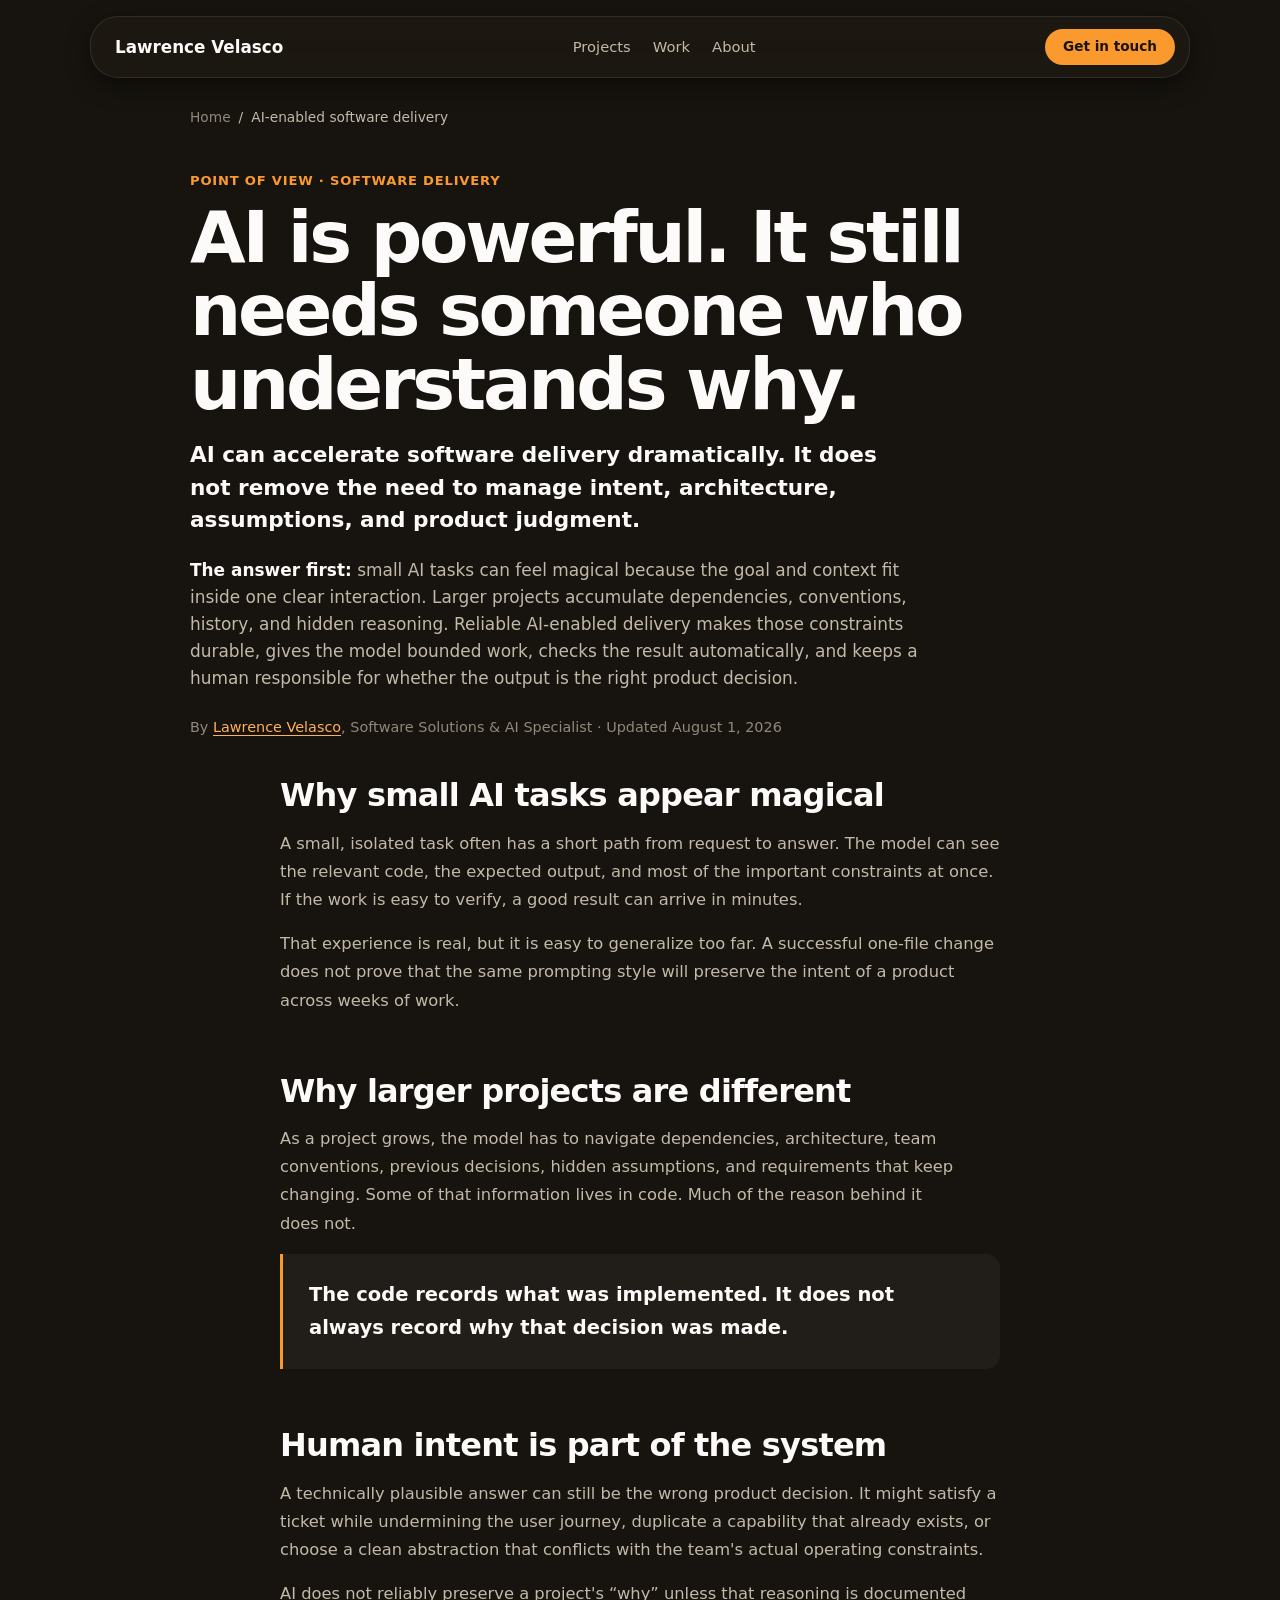
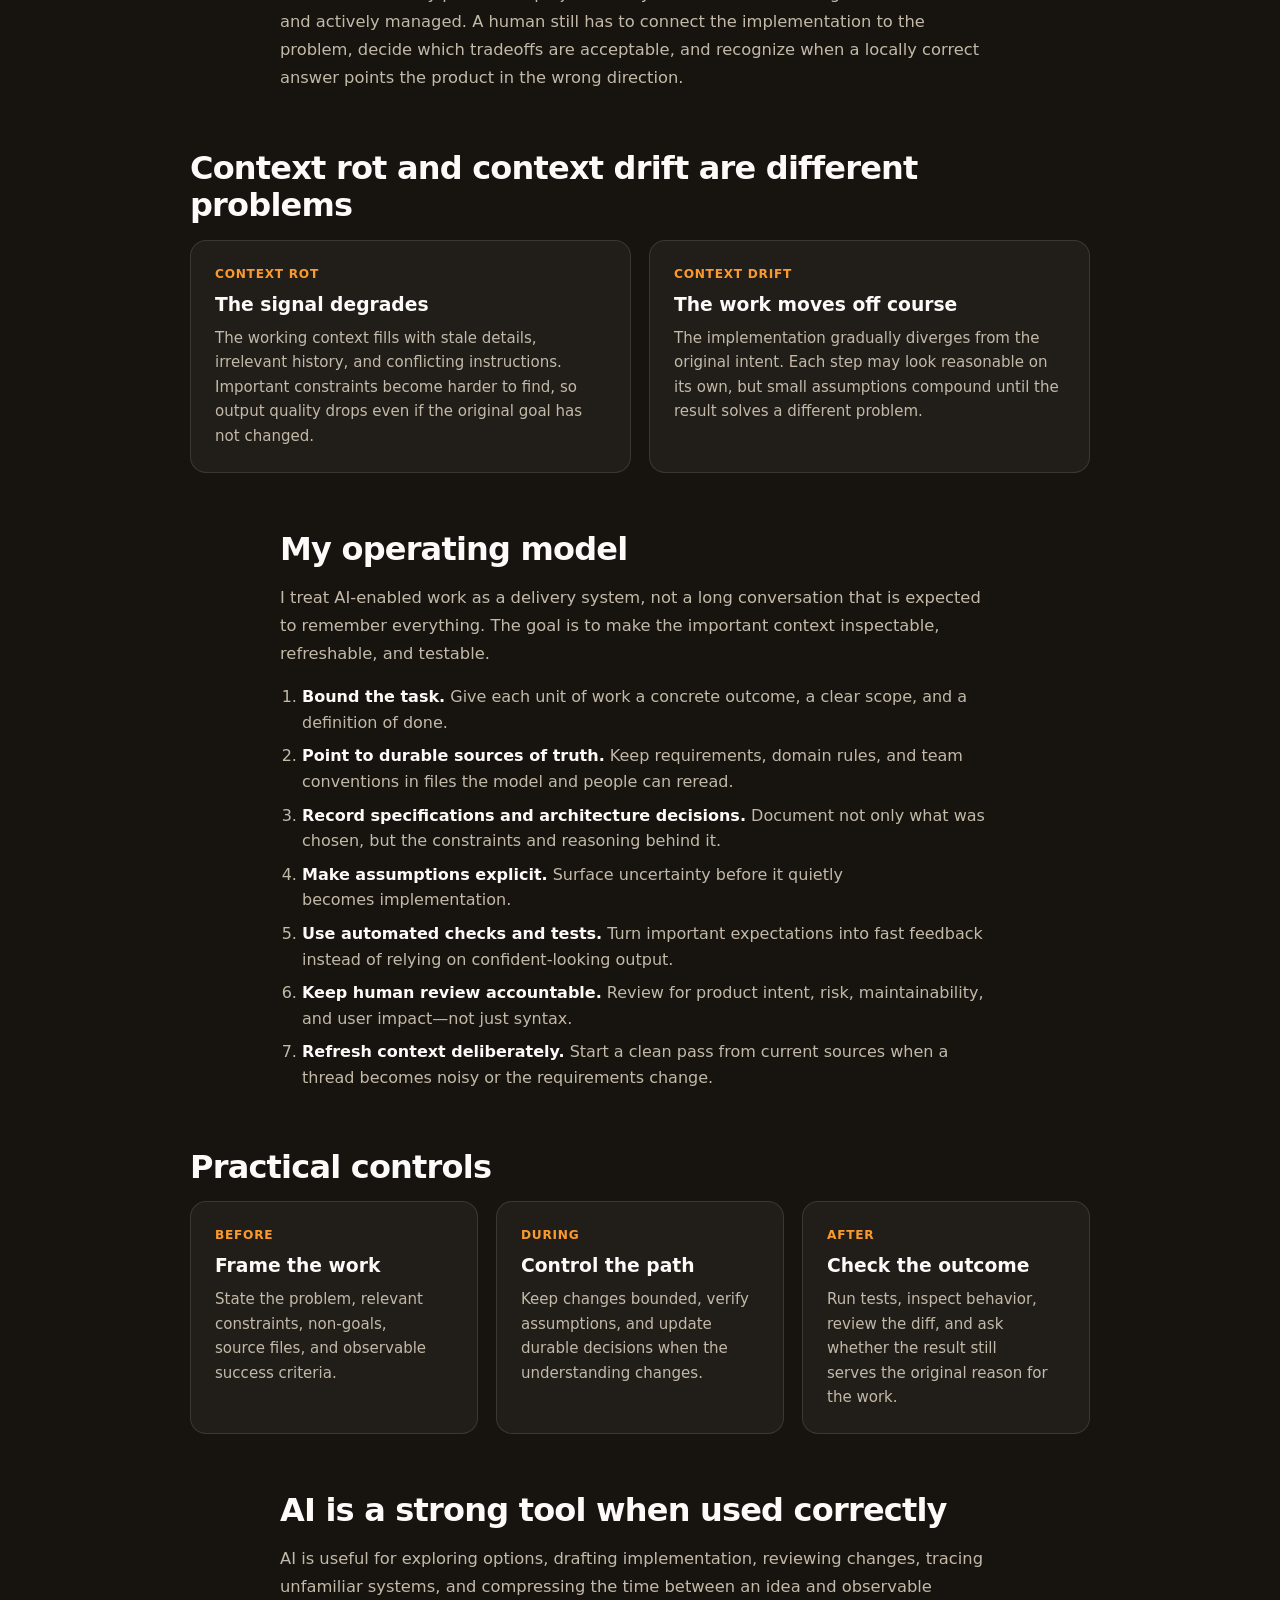
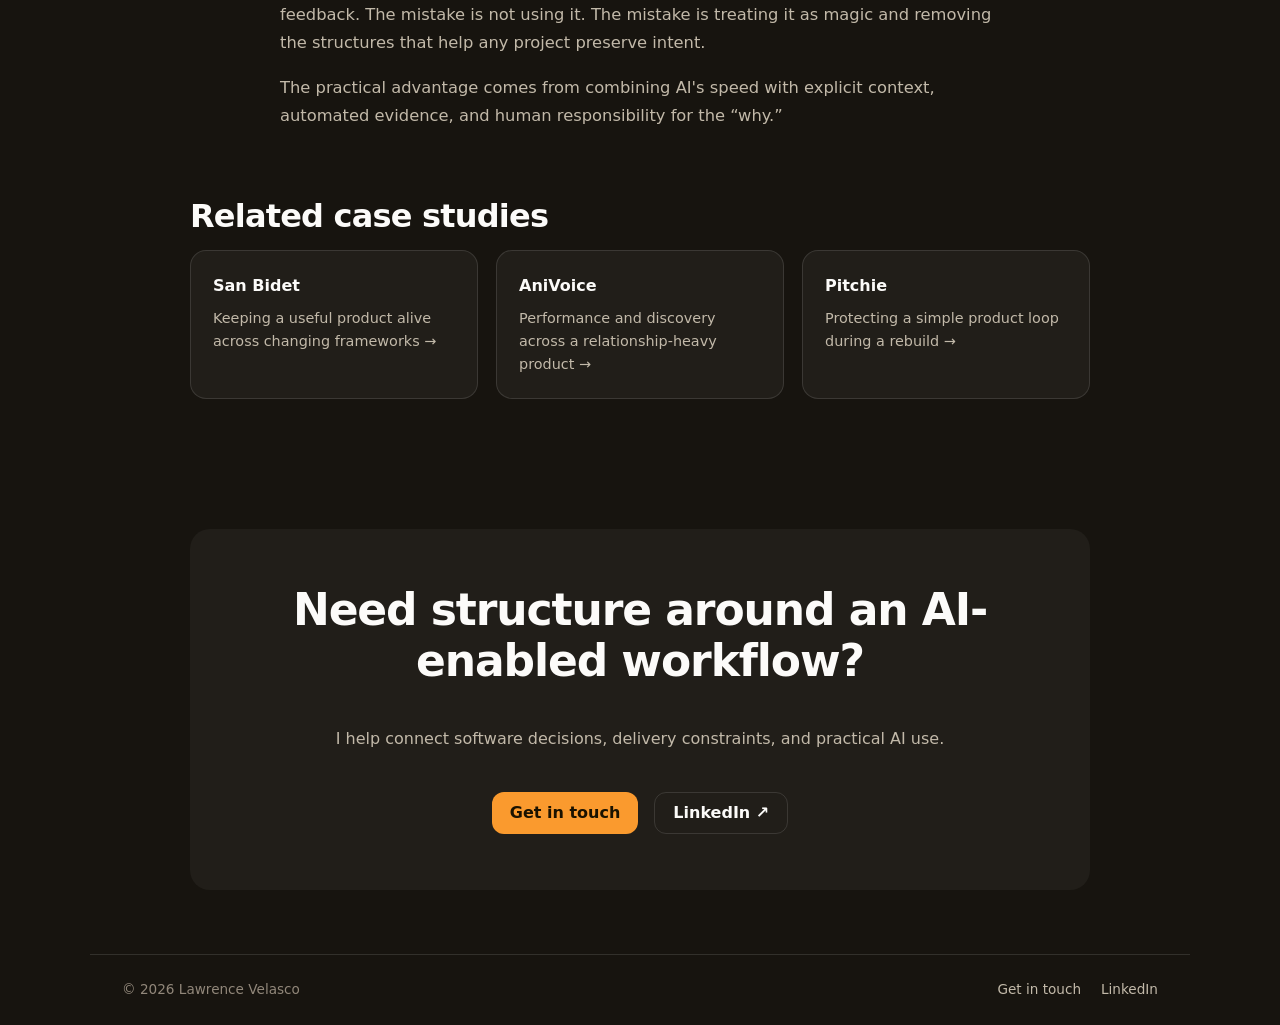
==== ai-enabled-software-delivery/index.html @ fd4a055e "Add case study links and AI delivery page to portfolio" ====
<!DOCTYPE html>
<html lang="en">
<head>
  <meta charset="utf-8">
  <meta name="viewport" content="width=device-width, initial-scale=1, viewport-fit=cover">
  <title>AI-Enabled Software Delivery | Lawrence Velasco</title>
  <meta name="description" content="Lawrence Velasco's practical operating model for AI-enabled software delivery: bounded tasks, durable context, explicit decisions, automated checks, and human review.">
  <meta name="author" content="Lawrence Velasco">
  <meta name="robots" content="index,follow,max-image-preview:large,max-snippet:-1,max-video-preview:-1">
  <meta name="theme-color" content="#17140f">
  <meta name="color-scheme" content="dark">
  <link rel="icon" type="image/png" sizes="64x64" href="/assets/favicon-64.png">
  <link rel="apple-touch-icon" sizes="180x180" href="/assets/favicon-180.png">
  <link rel="canonical" href="https://lawrencevelasco.com/ai-enabled-software-delivery/">
  <link rel="stylesheet" href="/styles.css?v=20260801">
  <link rel="stylesheet" href="/case-study.css?v=20260801">
  <meta property="og:type" content="article">
  <meta property="og:locale" content="en_PH">
  <meta property="og:site_name" content="Lawrence Velasco">
  <meta property="og:title" content="AI-Enabled Software Delivery | Lawrence Velasco">
  <meta property="og:description" content="A practical model for using AI without losing human intent as a software project grows.">
  <meta property="og:url" content="https://lawrencevelasco.com/ai-enabled-software-delivery/">
  <meta property="og:image" content="https://lawrencevelasco.com/assets/social-preview-v3.jpg">
  <meta property="og:image:width" content="1200">
  <meta property="og:image:height" content="630">
  <meta property="og:image:alt" content="Lawrence Velasco, Software Solutions and AI Specialist">
  <meta property="article:author" content="Lawrence Velasco">
  <meta property="article:modified_time" content="2026-08-01T00:00:00+08:00">
  <meta name="twitter:card" content="summary_large_image">
  <meta name="twitter:title" content="AI-Enabled Software Delivery | Lawrence Velasco">
  <meta name="twitter:description" content="A practical model for using AI without losing human intent as a software project grows.">
  <meta name="twitter:image" content="https://lawrencevelasco.com/assets/social-preview-v3.jpg">
  <meta name="twitter:image:alt" content="Lawrence Velasco, Software Solutions and AI Specialist">
  <script type="application/ld+json">
  {
    "@context": "https://schema.org",
    "@graph": [
      {
        "@type": "Person",
        "@id": "https://lawrencevelasco.com/#lawrence-velasco",
        "name": "Lawrence Velasco",
        "url": "https://lawrencevelasco.com/",
        "jobTitle": ["Software Solutions Developer", "AI Specialist"]
      },
      {
        "@type": "Article",
        "@id": "https://lawrencevelasco.com/ai-enabled-software-delivery/#article",
        "headline": "AI is powerful. It still needs someone who understands why.",
        "description": "A practical operating model for AI-enabled software delivery that preserves human intent as projects grow.",
        "url": "https://lawrencevelasco.com/ai-enabled-software-delivery/",
        "mainEntityOfPage": "https://lawrencevelasco.com/ai-enabled-software-delivery/",
        "dateModified": "2026-08-01T00:00:00+08:00",
        "author": {"@id": "https://lawrencevelasco.com/#lawrence-velasco"},
        "publisher": {"@id": "https://lawrencevelasco.com/#lawrence-velasco"},
        "inLanguage": "en"
      },
      {
        "@type": "BreadcrumbList",
        "itemListElement": [
          {"@type": "ListItem", "position": 1, "name": "Home", "item": "https://lawrencevelasco.com/"},
          {"@type": "ListItem", "position": 2, "name": "AI-enabled software delivery", "item": "https://lawrencevelasco.com/ai-enabled-software-delivery/"}
        ]
      }
    ]
  }
  </script>
</head>
<body>
  <a class="skip-link" href="#content">Skip to content</a>
  <div class="safe-area-cover" aria-hidden="true"></div>
  <header class="site-header">
    <nav class="nav container" aria-label="Primary navigation">
      <a class="brand" href="/">Lawrence Velasco</a>
      <button class="menu-toggle" type="button" aria-label="Menu" aria-expanded="false" aria-controls="nav-links">
        <svg class="menu-icon menu-icon-open" width="18" height="18" viewBox="0 0 24 24" fill="none" stroke="currentColor" stroke-width="2" stroke-linecap="round" aria-hidden="true"><line x1="4" y1="7" x2="20" y2="7"></line><line x1="4" y1="12" x2="20" y2="12"></line><line x1="4" y1="17" x2="20" y2="17"></line></svg>
        <svg class="menu-icon menu-icon-close" width="18" height="18" viewBox="0 0 24 24" fill="none" stroke="currentColor" stroke-width="2" stroke-linecap="round" aria-hidden="true"><line x1="5" y1="5" x2="19" y2="19"></line><line x1="19" y1="5" x2="5" y2="19"></line></svg>
      </button>
      <div class="nav-links" id="nav-links">
        <a href="/#projects">Projects</a><a href="/#experience">Work</a><a href="/#about">About</a>
      </div>
      <a class="button button-small nav-contact" href="mailto:me@lawrencevelasco.com">Get in touch</a>
    </nav>
  </header>

  <main class="case-study" id="content">
    <nav class="cs-breadcrumb" aria-label="Breadcrumb"><ol><li><a href="/">Home</a></li><li aria-hidden="true">/</li><li aria-current="page">AI-enabled software delivery</li></ol></nav>
    <article>
      <header class="cs-hero">
        <p class="cs-kicker">Point of view · Software delivery</p>
        <h1>AI is powerful. It still needs someone who understands why.</h1>
        <p class="cs-deck">AI can accelerate software delivery dramatically. It does not remove the need to manage intent, architecture, assumptions, and product judgment.</p>
        <p class="cs-summary"><strong>The answer first:</strong> small AI tasks can feel magical because the goal and context fit inside one clear interaction. Larger projects accumulate dependencies, conventions, history, and hidden reasoning. Reliable AI-enabled delivery makes those constraints durable, gives the model bounded work, checks the result automatically, and keeps a human responsible for whether the output is the right product decision.</p>
        <p class="cs-byline">By <a href="/#about">Lawrence Velasco</a>, Software Solutions &amp; AI Specialist · Updated <time datetime="2026-08-01">August 1, 2026</time></p>
      </header>

      <section class="cs-section">
        <h2>Why small AI tasks appear magical</h2>
        <p>A small, isolated task often has a short path from request to answer. The model can see the relevant code, the expected output, and most of the important constraints at once. If the work is easy to verify, a good result can arrive in minutes.</p>
        <p>That experience is real, but it is easy to generalize too far. A successful one-file change does not prove that the same prompting style will preserve the intent of a product across weeks of work.</p>
      </section>

      <section class="cs-section">
        <h2>Why larger projects are different</h2>
        <p>As a project grows, the model has to navigate dependencies, architecture, team conventions, previous decisions, hidden assumptions, and requirements that keep changing. Some of that information lives in code. Much of the reason behind it does not.</p>
        <p class="cs-callout">The code records what was implemented. It does not always record why that decision was made.</p>
      </section>

      <section class="cs-section">
        <h2>Human intent is part of the system</h2>
        <p>A technically plausible answer can still be the wrong product decision. It might satisfy a ticket while undermining the user journey, duplicate a capability that already exists, or choose a clean abstraction that conflicts with the team's actual operating constraints.</p>
        <p>AI does not reliably preserve a project's “why” unless that reasoning is documented and actively managed. A human still has to connect the implementation to the problem, decide which tradeoffs are acceptable, and recognize when a locally correct answer points the product in the wrong direction.</p>
      </section>

      <section class="cs-section cs-section-wide">
        <h2>Context rot and context drift are different problems</h2>
        <div class="cs-grid cs-grid-two">
          <article class="cs-card"><p class="cs-card-label">Context rot</p><h3>The signal degrades</h3><p>The working context fills with stale details, irrelevant history, and conflicting instructions. Important constraints become harder to find, so output quality drops even if the original goal has not changed.</p></article>
          <article class="cs-card"><p class="cs-card-label">Context drift</p><h3>The work moves off course</h3><p>The implementation gradually diverges from the original intent. Each step may look reasonable on its own, but small assumptions compound until the result solves a different problem.</p></article>
        </div>
      </section>

      <section class="cs-section">
        <h2>My operating model</h2>
        <p>I treat AI-enabled work as a delivery system, not a long conversation that is expected to remember everything. The goal is to make the important context inspectable, refreshable, and testable.</p>
        <ol>
          <li><strong>Bound the task.</strong> Give each unit of work a concrete outcome, a clear scope, and a definition of done.</li>
          <li><strong>Point to durable sources of truth.</strong> Keep requirements, domain rules, and team conventions in files the model and people can reread.</li>
          <li><strong>Record specifications and architecture decisions.</strong> Document not only what was chosen, but the constraints and reasoning behind it.</li>
          <li><strong>Make assumptions explicit.</strong> Surface uncertainty before it quietly becomes implementation.</li>
          <li><strong>Use automated checks and tests.</strong> Turn important expectations into fast feedback instead of relying on confident-looking output.</li>
          <li><strong>Keep human review accountable.</strong> Review for product intent, risk, maintainability, and user impact—not just syntax.</li>
          <li><strong>Refresh context deliberately.</strong> Start a clean pass from current sources when a thread becomes noisy or the requirements change.</li>
        </ol>
      </section>

      <section class="cs-section cs-section-wide">
        <h2>Practical controls</h2>
        <div class="cs-grid">
          <article class="cs-card"><p class="cs-card-label">Before</p><h3>Frame the work</h3><p>State the problem, relevant constraints, non-goals, source files, and observable success criteria.</p></article>
          <article class="cs-card"><p class="cs-card-label">During</p><h3>Control the path</h3><p>Keep changes bounded, verify assumptions, and update durable decisions when the understanding changes.</p></article>
          <article class="cs-card"><p class="cs-card-label">After</p><h3>Check the outcome</h3><p>Run tests, inspect behavior, review the diff, and ask whether the result still serves the original reason for the work.</p></article>
        </div>
      </section>

      <section class="cs-section">
        <h2>AI is a strong tool when used correctly</h2>
        <p>AI is useful for exploring options, drafting implementation, reviewing changes, tracing unfamiliar systems, and compressing the time between an idea and observable feedback. The mistake is not using it. The mistake is treating it as magic and removing the structures that help any project preserve intent.</p>
        <p>The practical advantage comes from combining AI's speed with explicit context, automated evidence, and human responsibility for the “why.”</p>
      </section>

      <section class="cs-section cs-section-wide cs-related" aria-labelledby="related-title">
        <h2 id="related-title">Related case studies</h2>
        <div class="cs-related-grid">
          <a class="cs-related-card" href="/projects/san-bidet/"><strong>San Bidet</strong><span>Keeping a useful product alive across changing frameworks →</span></a>
          <a class="cs-related-card" href="/projects/anivoice/"><strong>AniVoice</strong><span>Performance and discovery across a relationship-heavy product →</span></a>
          <a class="cs-related-card" href="/projects/pitchie/"><strong>Pitchie</strong><span>Protecting a simple product loop during a rebuild →</span></a>
        </div>
      </section>
    </article>

    <section class="container contact"><h2>Need structure around an AI-enabled workflow?</h2><p>I help connect software decisions, delivery constraints, and practical AI use.</p><div><a class="button" href="mailto:me@lawrencevelasco.com">Get in touch</a><a class="button button-secondary" href="https://www.linkedin.com/in/iamlawrencev/" target="_blank" rel="noopener noreferrer">LinkedIn ↗</a></div></section>
  </main>
  <footer class="container"><span>© 2026 Lawrence Velasco</span><div><a href="mailto:me@lawrencevelasco.com">Get in touch</a><a href="https://www.linkedin.com/in/iamlawrencev/" target="_blank" rel="noopener noreferrer">LinkedIn</a></div></footer>
  <script src="/script.js" defer></script>
</body>
</html>
---- styles.css ----
:root { --bg:#17140f; --surface:#211e19; --surface-2:#28241d; --text:#fcfbf9; --muted:#c2b9a9; --subtle:#91877a; --line:rgba(247,245,241,.12); --accent:#fa9a2e; --accent-strong:#ffb157; --max:1100px; }
* { box-sizing:border-box; }
html { scroll-behavior:smooth; background-color:var(--bg); color-scheme:dark; }
body { margin:0; color:var(--text); background-color:var(--bg); font-family:Inter,ui-sans-serif,system-ui,-apple-system,BlinkMacSystemFont,"Segoe UI",sans-serif; line-height:1.6; text-wrap:pretty; }
.safe-area-cover { position:fixed; z-index:9; top:0; right:0; left:0; height:max(64px,env(safe-area-inset-top)); background:var(--bg); pointer-events:none; }
a { color:var(--accent-strong); text-decoration:none; }
a:hover { color:#ffe0ad; text-decoration:underline; }
a:focus-visible,button:focus-visible,summary:focus-visible { outline:2px solid var(--accent); outline-offset:3px; }
.container { width:min(calc(100% - 32px),var(--max)); margin-inline:auto; }
.site-header { position:sticky; top:16px; z-index:10; width:min(calc(100% - 32px),var(--max)); margin:16px auto 0; border:1px solid rgba(247,245,241,.10); border-radius:28px; background:rgba(31,27,21,.58); backdrop-filter:blur(20px) saturate(1.6); -webkit-backdrop-filter:blur(20px) saturate(1.6); box-shadow:0 8px 24px rgba(0,0,0,.45); overflow:hidden; }
.nav { width:auto; min-height:56px; margin:0; padding:12px 14px 12px 24px; display:flex; gap:20px; align-items:center; justify-content:space-between; border:0; border-radius:inherit; background:transparent; box-shadow:none; }
.brand { color:var(--text); font-weight:750; font-size:1.05rem; white-space:nowrap; }
.brand:hover { color:var(--text); text-decoration:none; }
.nav-links { display:flex; gap:22px; align-items:center; }
.nav-links a { color:var(--muted); font-size:.92rem; font-weight:500; white-space:nowrap; }
.nav-links a.active { color:var(--text); font-weight:700; }
.nav-links a:hover { color:var(--text); text-decoration:none; }
.menu-toggle { display:none; width:36px; height:36px; align-items:center; justify-content:center; border:1px solid var(--line); border-radius:999px; color:var(--text); background:transparent; padding:0; cursor:pointer; }
.menu-icon-close { display:none; }
.menu-toggle[aria-expanded="true"] .menu-icon-open { display:none; }
.menu-toggle[aria-expanded="true"] .menu-icon-close { display:block; }
.button { min-height:42px; padding:0 18px; display:inline-flex; align-items:center; justify-content:center; border:0; border-radius:12px; background:var(--accent); color:#1a1200; font-weight:750; text-decoration:none; }
.button:hover { background:var(--accent-strong); color:#1a1200; text-decoration:none; }
.button-secondary { color:var(--text); background:transparent; border:1px solid var(--line); }
.button-secondary:hover { color:var(--text); background:rgba(255,255,255,.06); }
.button-small { min-height:36px; padding-inline:18px; border-radius:999px; font-size:.85rem; }
.hero { padding:58px 32px 0; }
h1,h2,h3,p { margin-top:0; }
h4 { margin:0 0 10px; color:var(--subtle); font-size:.78rem; font-weight:800; letter-spacing:.08em; text-transform:uppercase; }
h1 { max-width:900px; margin-bottom:8px; font-size:clamp(3rem,8vw,5rem); line-height:1.02; letter-spacing:-.045em; }
h2 { margin-bottom:12px; font-size:clamp(1.65rem,3vw,2rem); line-height:1.15; letter-spacing:-.025em; }
h3 { margin-bottom:6px; font-size:1.17rem; line-height:1.25; }
.hero-title { margin-bottom:24px; color:var(--muted); font-size:1.25rem; font-weight:750; }
.hero-copy { max-width:700px; margin-bottom:28px; color:var(--muted); font-size:1.08rem; }
.hero-actions { display:flex; gap:14px; flex-wrap:wrap; }
.metrics { display:grid; grid-template-columns:repeat(4,1fr); gap:20px; margin:38px 0 0; padding:28px 0; border-top:1px solid var(--line); border-bottom:1px solid var(--line); }
.metrics div { min-width:0; }
.metrics dt { font-size:1.05rem; font-weight:800; line-height:1.45; }
.metrics dd { margin:4px 0 0; color:var(--subtle); font-size:.9rem; }
.section { padding:72px 32px 0; scroll-margin-top:92px; }
.eyebrow { margin-bottom:10px; color:var(--accent); font-size:.86rem; font-weight:800; letter-spacing:.045em; text-transform:uppercase; }
.section-intro { max-width:770px; margin-bottom:28px; color:var(--muted); font-size:1.02rem; }
.section-intro a { text-decoration:underline; text-underline-offset:3px; }
.project-list { display:grid; gap:30px; }
.project-card { display:grid; grid-template-columns:280px 1fr; gap:32px; padding:28px; background:var(--surface); border:1px solid rgba(255,255,255,.03); border-radius:18px; }
.project-visual { min-width:0; height:280px; padding:8px; display:flex; align-items:center; justify-content:center; overflow:hidden; border-radius:20px; background:#16130f; }
.project-visual > img { width:100%; height:100%; display:block; object-fit:cover; border-radius:13px; }
.project-visual-pair { gap:6px; }
.project-visual-pair > img { width:calc(50% - 3px); object-fit:contain; background:#2b2b2b; border-radius:10px; }
.project-content { min-width:0; }
.project-heading { display:flex; gap:16px; align-items:start; justify-content:space-between; }
.project-heading > div > p, .project-content > p { color:var(--muted); }
.project-heading time { flex:none; color:var(--subtle); font-size:.85rem; white-space:nowrap; }
.project-facts { display:grid; grid-template-columns:repeat(3,1fr); gap:20px; margin:18px 0; padding:16px 0; border-top:1px solid var(--line); }
.project-facts dt { color:var(--subtle); font-size:.75rem; font-weight:750; letter-spacing:.08em; text-transform:uppercase; }
.project-facts dd { margin:5px 0 0; font-weight:650; }
.project-facts div:last-child dd { color:#85cf9f; }
.tags,.skill-list { display:flex; gap:8px; flex-wrap:wrap; margin:0; padding:0; list-style:none; }
.tags li { padding:3px 10px; color:var(--muted); border-radius:999px; background:#1a1712; font-size:.78rem; font-weight:700; }
.store-links,.press-links,.profile-links { display:flex; gap:12px 22px; align-items:center; flex-wrap:wrap; margin:16px 0 0 !important; font-size:.92rem; font-weight:750; }
.store-links a,.press-links a,.profile-links a { min-height:44px; display:inline-flex; align-items:center; }
.press-links span,.profile-links span { min-height:44px; display:inline-flex; align-items:center; color:var(--subtle); }
.filters { display:flex; gap:10px; flex-wrap:wrap; margin-bottom:24px; }
.filter { padding:7px 14px; border:1px solid var(--line); border-radius:999px; color:var(--muted); background:var(--surface); font:inherit; font-size:.85rem; font-weight:700; cursor:pointer; }
.filter:hover,.filter.active { border-color:var(--accent); color:#ffcc85; background:rgba(242,133,0,.14); }
.work-grid { display:grid; grid-template-columns:repeat(3,1fr); gap:22px; }
.work-card,.about-grid article { padding:24px; border-radius:14px; background:var(--surface-2); }
.work-card p,.about-grid p { color:var(--muted); font-size:.93rem; }
.work-card .tags { margin-top:18px; }
.work-card[hidden] { display:none; }
.featured-work-grid { display:grid; grid-template-columns:repeat(3,1fr); gap:18px; margin-top:32px; }
.featured-work-card { min-width:0; border:1px solid var(--line); border-radius:16px; }
.featured-work-card { padding:28px; background:var(--surface); }
.featured-work-card h3 { margin:0 0 10px; color:var(--text); font-size:1.08rem; font-weight:750; letter-spacing:-.01em; line-height:1.3; text-transform:none; }
.featured-work-card > p:last-child { margin:0; color:var(--muted); font-size:.93rem; }
.work-kicker { margin:0 0 14px; color:var(--accent); font-size:.72rem; font-weight:800; letter-spacing:.055em; line-height:1.35; text-transform:uppercase; }
.about-grid { display:grid; grid-template-columns:repeat(2,1fr); gap:28px; margin:28px 0 36px; }
.skill-list li { padding:6px 14px; color:var(--muted); border:1px solid var(--line); border-radius:999px; background:var(--surface); font-size:.86rem; }
.profile-links { margin-top:24px !important; }
.answer-list { display:grid; grid-template-columns:repeat(2,1fr); gap:18px; margin:28px 0 0; }
.answer-list div { padding:24px; border:1px solid var(--line); border-radius:14px; background:var(--surface); }
.answer-list dt { margin-bottom:8px; font-weight:800; line-height:1.35; }
.answer-list dd { margin:0; color:var(--muted); }
.skills-groups { display:grid; gap:24px; }
.certifications { margin:0; border-top:1px solid var(--line); }
.certifications div { display:flex; gap:16px; align-items:center; justify-content:space-between; padding:14px 0; border-bottom:1px solid var(--line); }
.certifications dt { font-weight:650; }.certifications dd { margin:0; color:var(--subtle); font-size:.85rem; }
.contact { margin-top:72px; padding:56px 40px; display:flex; gap:24px; flex-direction:column; align-items:center; text-align:center; border-radius:20px; background:var(--surface); }.contact h2 { margin:0; font-size:clamp(2rem,5vw,2.75rem); }.contact div { display:flex; gap:16px; flex-wrap:wrap; justify-content:center; }
footer { display:flex; gap:16px; justify-content:space-between; flex-wrap:wrap; margin-top:64px; padding:24px 32px; color:var(--subtle); border-top:1px solid var(--line); font-size:.85rem; } footer div { display:flex; gap:20px; } footer a { color:var(--muted); }
@media (max-width:800px) { .nav { flex-wrap:wrap; padding-inline:18px; gap:12px; }.menu-toggle { display:flex; }.nav-links { position:static; flex:0 0 100%; display:none; padding:2px 14px 14px; flex-direction:column; align-items:stretch; gap:4px; border:0; border-radius:0 0 28px 28px; background:transparent; box-shadow:none; }.nav-links.open { display:flex; }.nav-links a { padding:12px 14px; }.nav-contact { display:none; }.hero,.section { padding-inline:0; }.metrics { grid-template-columns:repeat(2,1fr); }.project-card { grid-template-columns:1fr; gap:20px; padding:18px; }.project-visual { height:250px; }.featured-work-grid,.answer-list { grid-template-columns:1fr; }.about-grid { grid-template-columns:1fr; }.project-facts { grid-template-columns:1fr; gap:12px; }.project-heading { flex-direction:column; gap:2px; }.project-heading time { white-space:normal; } .contact { padding:40px 20px; } footer { padding-inline:0; } }
@media (max-width:480px) { .metrics { grid-template-columns:1fr; }.hero-actions,.contact div { align-items:stretch; flex-direction:column; }.button { width:100%; }.project-visual { height:220px; } }
---- case-study.css ----
.skip-link { position:absolute; z-index:100; top:8px; left:8px; padding:10px 14px; border-radius:10px; background:var(--accent); color:#1a1200; font-weight:750; transform:translateY(-150%); }
.skip-link:focus { color:#1a1200; transform:translateY(0); }
.case-study { overflow:hidden; }
.case-study h1 { max-width:880px; margin:10px 0 18px; font-size:clamp(2.4rem,6vw,4.5rem); }
.case-study h2 { margin-bottom:16px; }
.case-study h3 { margin-bottom:10px; }
.case-study p,.case-study li { color:var(--muted); }
.case-study strong { color:var(--text); }
.cs-breadcrumb { width:min(calc(100% - 48px),900px); margin:28px auto 0; color:var(--subtle); font-size:.86rem; }
.cs-breadcrumb ol { display:flex; gap:8px; flex-wrap:wrap; margin:0; padding:0; list-style:none; }
.cs-breadcrumb a { color:var(--subtle); }
.cs-hero { width:min(calc(100% - 48px),900px); margin-inline:auto; padding:42px 0 38px; }
.cs-kicker { margin-bottom:10px; color:var(--accent) !important; font-size:.82rem; font-weight:800; letter-spacing:.06em; text-transform:uppercase; }
.cs-deck { max-width:730px; margin-bottom:20px; color:var(--text) !important; font-size:clamp(1.15rem,2.5vw,1.35rem); font-weight:650; line-height:1.5; }
.cs-summary { max-width:740px; margin:0; font-size:1.06rem; }
.cs-byline { margin:24px 0 0; color:var(--subtle) !important; font-size:.9rem; }
.cs-byline a { text-decoration:underline; text-underline-offset:3px; }
.cs-facts { display:grid; grid-template-columns:repeat(4,1fr); gap:22px; margin:0; padding:24px 0; border-top:1px solid var(--line); border-bottom:1px solid var(--line); }
.cs-facts dt { color:var(--subtle); font-size:.74rem; font-weight:800; letter-spacing:.08em; text-transform:uppercase; }
.cs-facts dd { margin:5px 0 0; color:var(--text); font-weight:650; }
.cs-visual { width:min(calc(100% - 48px),900px); margin:0 auto 64px; padding:28px; display:flex; justify-content:center; border:1px solid var(--line); border-radius:20px; background:var(--surface); }
.cs-visual img { display:block; width:auto; max-width:100%; height:auto; max-height:520px; border-radius:14px; }
.cs-visual-banner { padding:10px; overflow:hidden; }
.cs-visual-banner img { width:100%; max-height:none; aspect-ratio:1500/879; object-fit:cover; }
.cs-visual-pair { gap:12px; }
.cs-visual-pair img { width:min(calc(50% - 6px),260px); object-fit:contain; }
.cs-section { width:min(calc(100% - 48px),720px); margin:0 auto; padding:0 0 58px; }
.cs-section-wide { width:min(calc(100% - 48px),900px); }
.cs-section > :last-child { margin-bottom:0; }
.cs-section p { font-size:1.02rem; line-height:1.72; }
.cs-section ul,.cs-section ol { margin:0; padding-left:22px; }
.cs-section li + li { margin-top:8px; }
.cs-callout { padding:24px 26px; border-left:3px solid var(--accent); border-radius:0 14px 14px 0; background:var(--surface); color:var(--text) !important; font-size:1.22rem !important; font-weight:700; }
.cs-grid { display:grid; grid-template-columns:repeat(3,1fr); gap:18px; }
.cs-grid-two { grid-template-columns:repeat(2,1fr); }
.cs-card { min-width:0; padding:24px; border:1px solid var(--line); border-radius:16px; background:var(--surface); }
.cs-card p { margin:0; font-size:.94rem; line-height:1.62; }
.cs-card-label { margin:0 0 8px !important; color:var(--accent) !important; font-size:.76rem !important; font-weight:800; letter-spacing:.06em; text-transform:uppercase; }
.cs-flow { display:grid; grid-template-columns:repeat(4,minmax(0,1fr)); gap:20px; margin:28px 0 0; padding:0; list-style:none; counter-reset:flow-step; }
.cs-flow li { position:relative; min-height:136px; padding:24px 18px 20px; display:flex; flex-direction:column; align-items:center; justify-content:center; border:1px solid var(--line); border-radius:16px; background:linear-gradient(145deg,var(--surface-2),var(--surface)); box-shadow:0 10px 24px rgba(0,0,0,.14); color:var(--text); font-size:1rem; font-weight:750; line-height:1.35; text-align:center; counter-increment:flow-step; }
.cs-flow li + li { margin-top:0; }
.cs-flow li::before { content:"0" counter(flow-step); margin-bottom:10px; color:var(--accent); font-size:.72rem; font-weight:850; letter-spacing:.1em; }
.cs-flow li:not(:last-child)::after { content:"\2192"; position:absolute; z-index:1; top:50%; right:-29px; width:38px; height:38px; display:grid; place-items:center; border:1px solid var(--line); border-radius:999px; background:var(--bg); color:var(--accent-strong); font-size:1.2rem; transform:translateY(-50%); }
.cs-actions { display:flex; gap:18px; flex-wrap:wrap; margin-top:24px; font-weight:750; }
.cs-actions a { min-height:44px; display:inline-flex; align-items:center; }
.cs-related { padding-top:10px; }
.cs-related-grid { display:grid; grid-template-columns:repeat(3,1fr); gap:18px; }
.cs-related-card { display:block; min-height:132px; padding:22px; border:1px solid var(--line); border-radius:16px; background:var(--surface); color:var(--text); }
.cs-related-card:hover { border-color:rgba(250,154,46,.55); color:var(--text); text-decoration:none; }
.cs-related-card span { display:block; margin-top:8px; color:var(--muted); font-size:.9rem; }
.case-study .contact { width:min(calc(100% - 32px),900px); }
@media (max-width:800px) {
  .cs-facts { grid-template-columns:repeat(2,1fr); }
  .cs-grid,.cs-related-grid { grid-template-columns:1fr; }
  .cs-grid-two { grid-template-columns:1fr; }
  .cs-flow { grid-template-columns:1fr; gap:22px; }
  .cs-flow li { min-height:112px; }
  .cs-flow li:not(:last-child)::after { content:"\2193"; top:auto; right:auto; bottom:-31px; left:50%; transform:translateX(-50%); }
}
@media (max-width:480px) {
  .cs-breadcrumb,.cs-hero,.cs-visual,.cs-section { width:min(calc(100% - 32px),900px); }
  .cs-hero { padding-top:32px; }
  .cs-facts { grid-template-columns:1fr; gap:14px; }
  .cs-visual { margin-bottom:48px; padding:16px; }
  .cs-visual-banner { padding:7px; }
  .cs-visual-pair { gap:7px; }
}
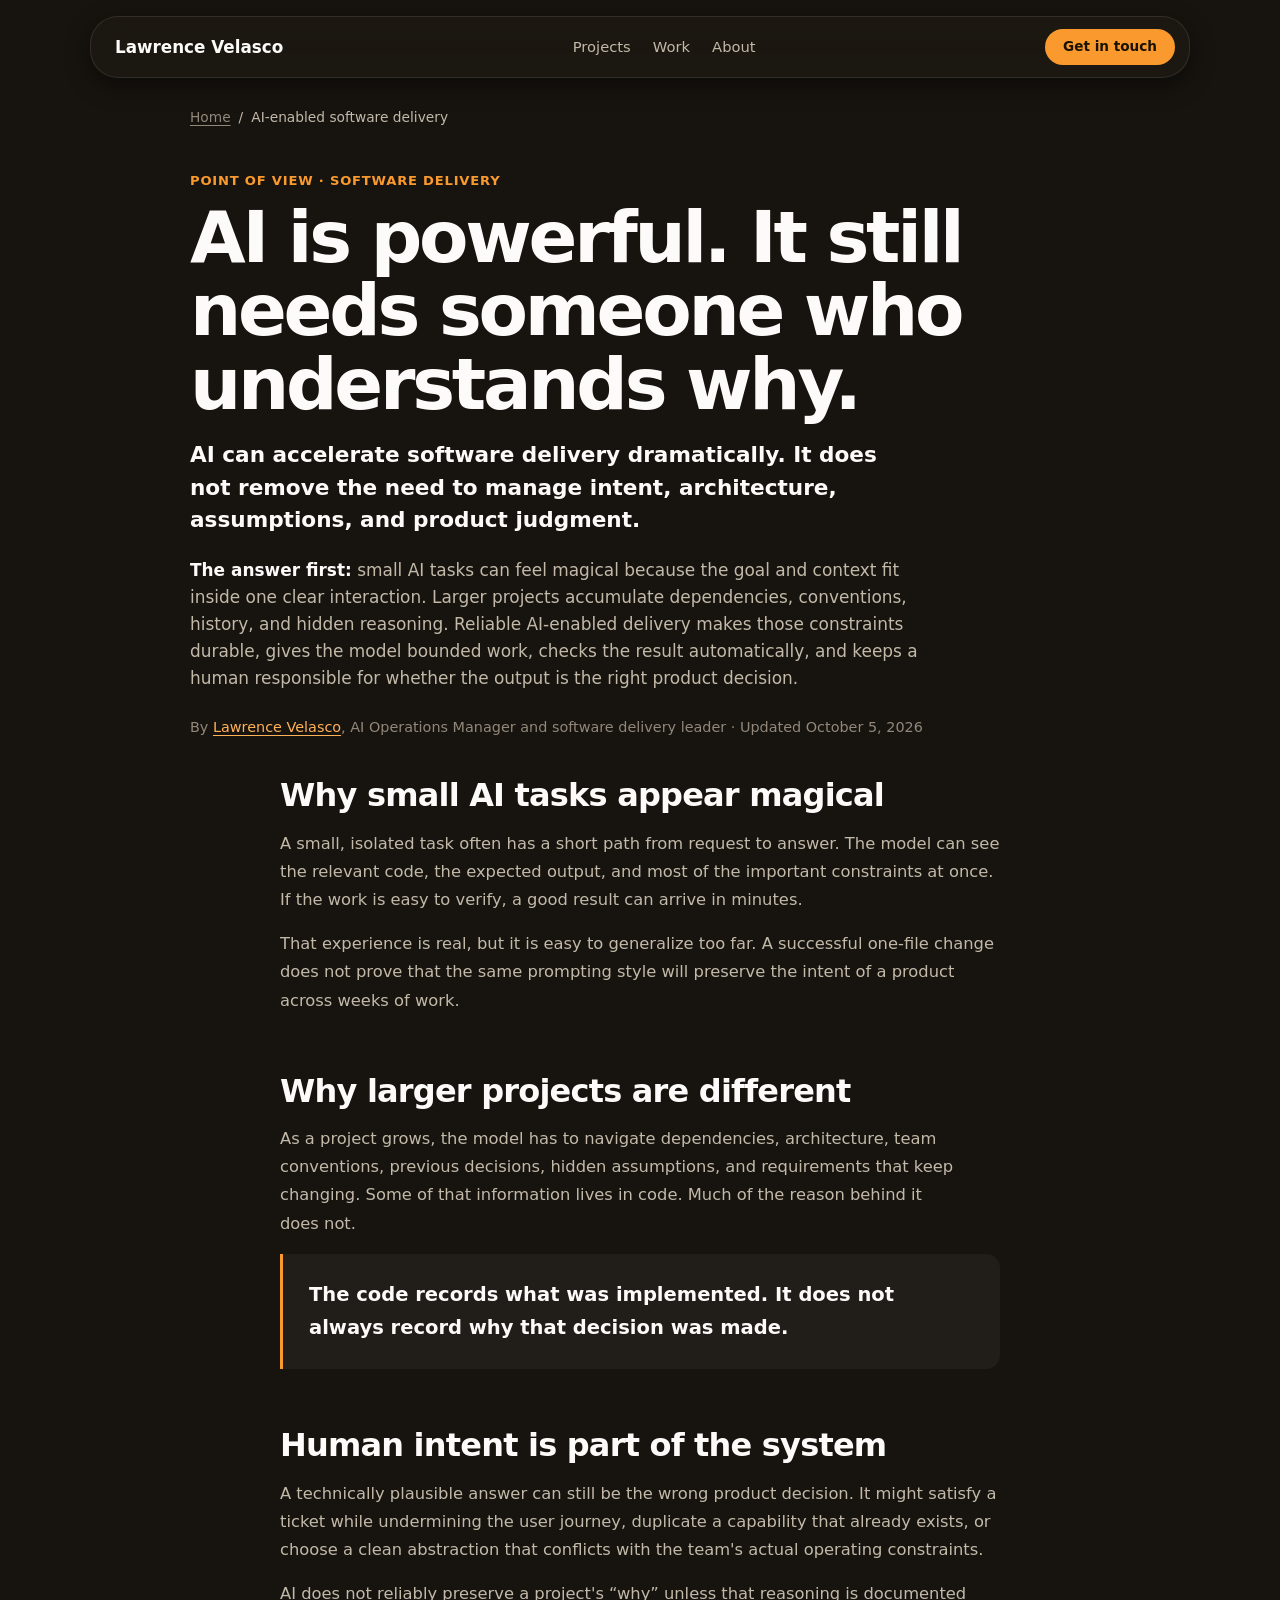
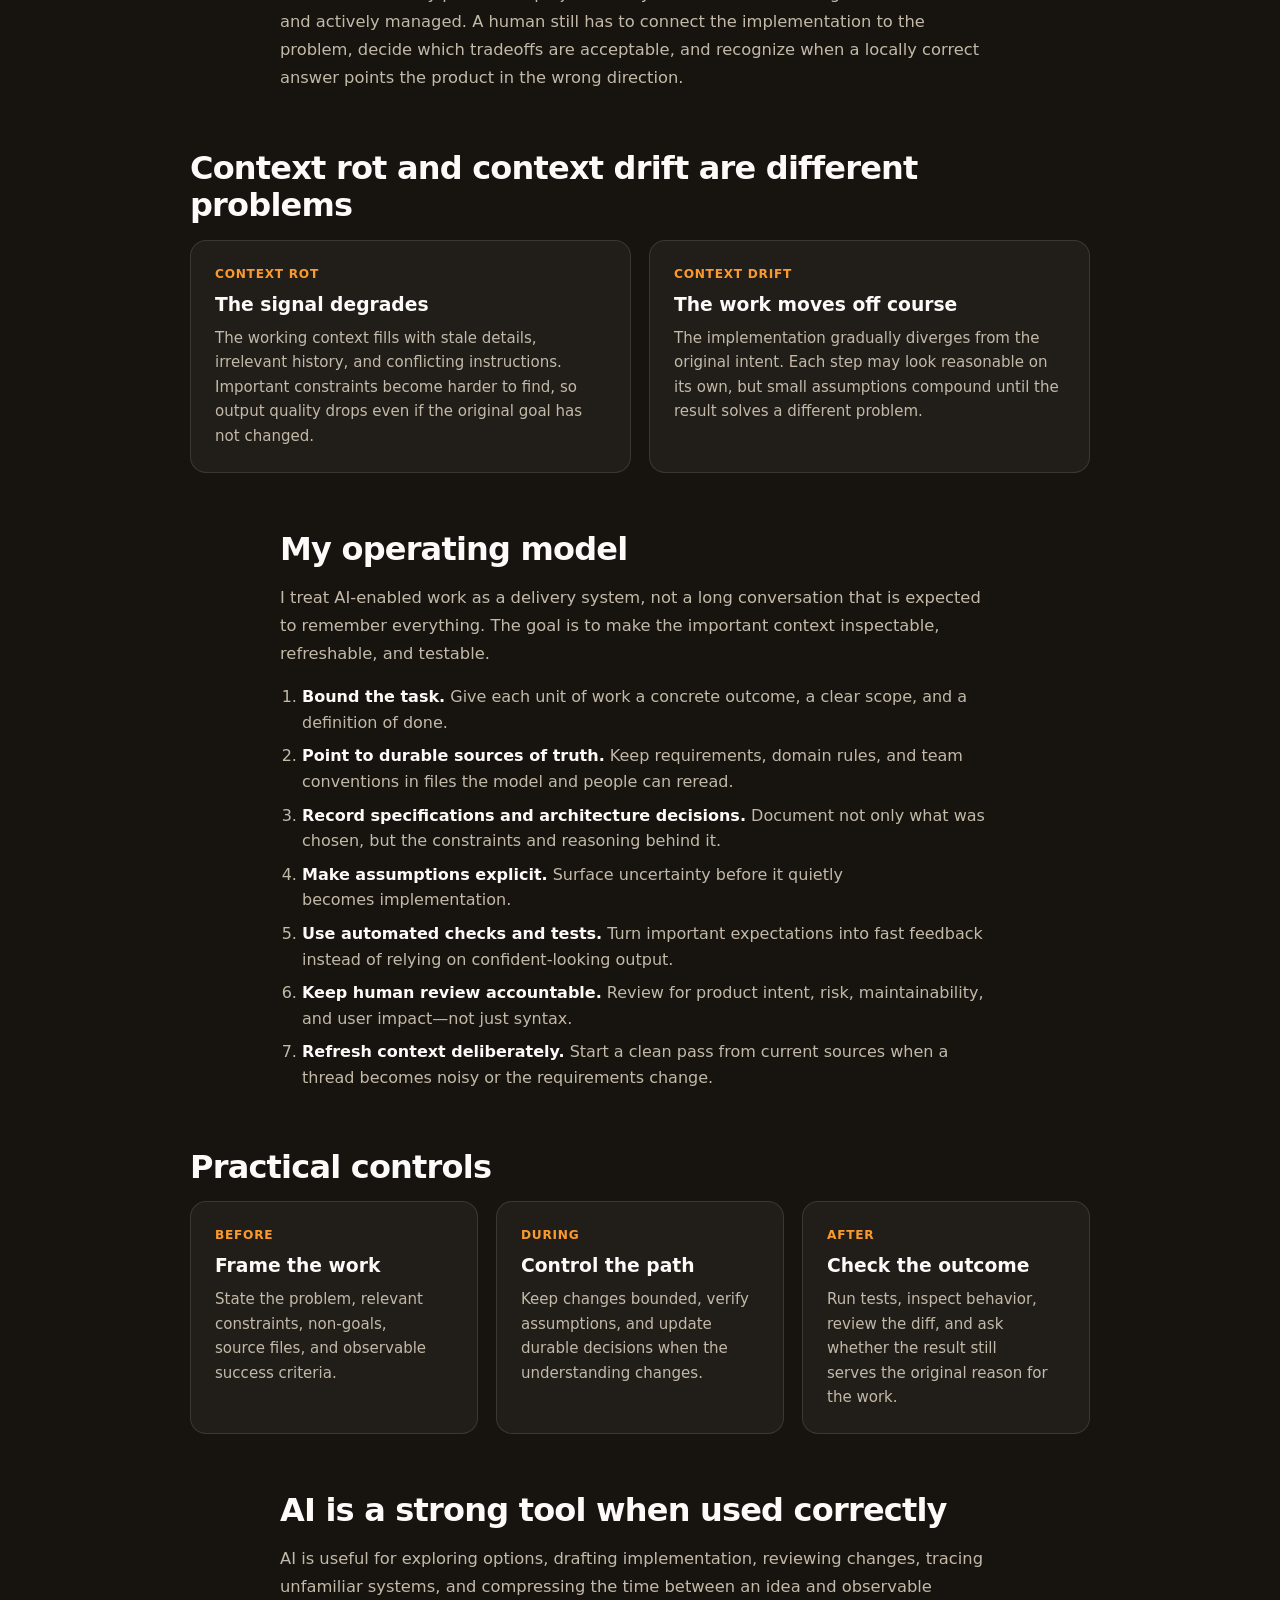
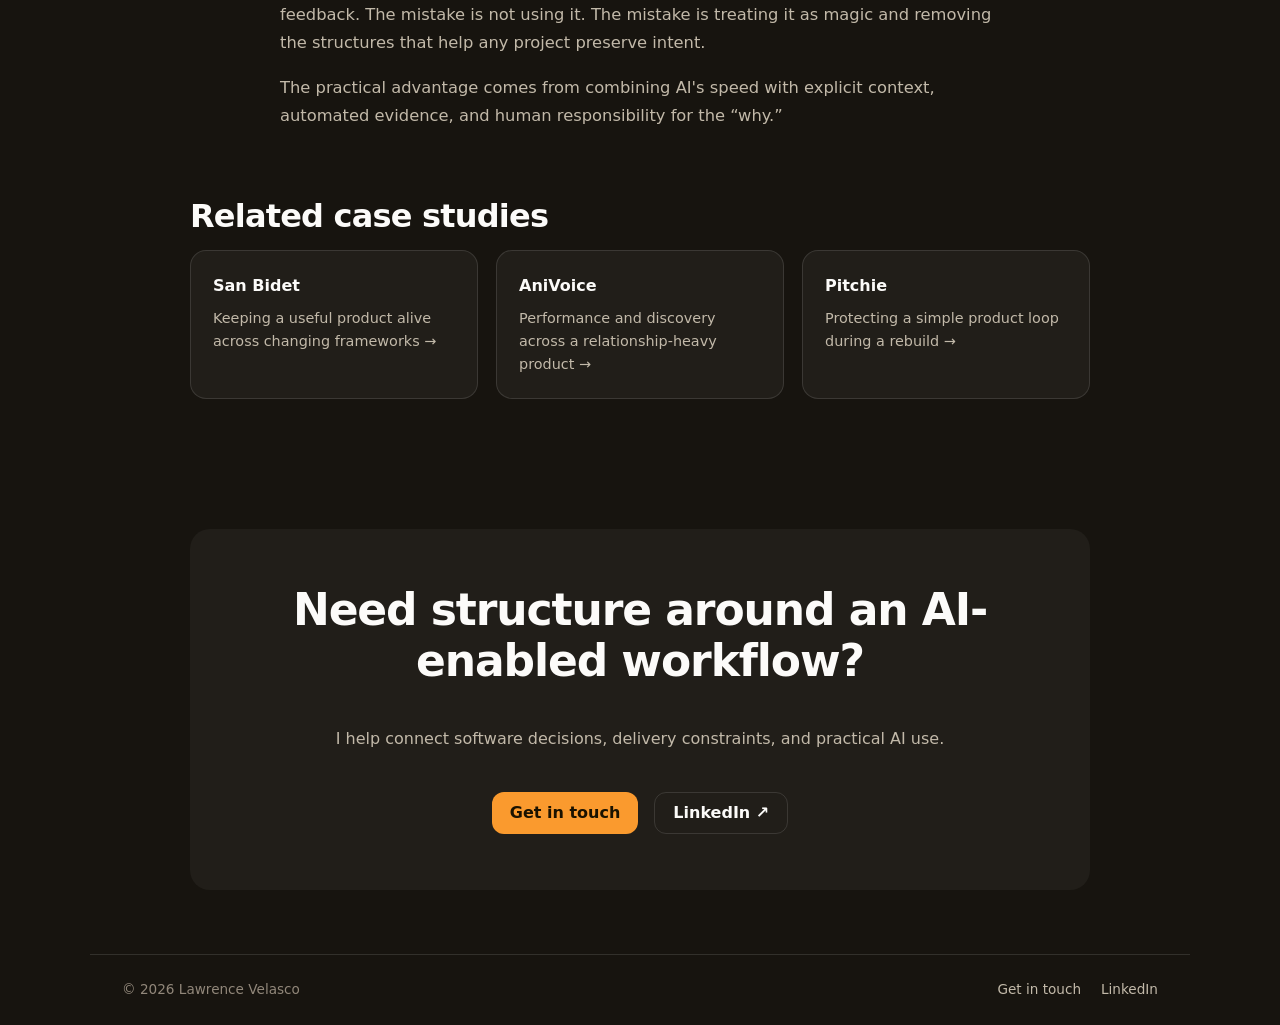
==== commit 2fa963a4: "Align portfolio with AI operations and software delivery profile" ====
--- a/ai-enabled-software-delivery/index.html
+++ b/ai-enabled-software-delivery/index.html
@@ -12,7 +12,7 @@
   <link rel="icon" type="image/png" sizes="64x64" href="/assets/favicon-64.png">
   <link rel="apple-touch-icon" sizes="180x180" href="/assets/favicon-180.png">
   <link rel="canonical" href="https://lawrencevelasco.com/ai-enabled-software-delivery/">
-  <link rel="stylesheet" href="/styles.css?v=20260801">
+  <link rel="stylesheet" href="/styles.css?v=20261005">
   <link rel="stylesheet" href="/case-study.css?v=20260801">
   <meta property="og:type" content="article">
   <meta property="og:locale" content="en_PH">
@@ -23,14 +23,14 @@
   <meta property="og:image" content="https://lawrencevelasco.com/assets/social-preview-v3.jpg">
   <meta property="og:image:width" content="1200">
   <meta property="og:image:height" content="630">
-  <meta property="og:image:alt" content="Lawrence Velasco, Software Solutions and AI Specialist">
+  <meta property="og:image:alt" content="Lawrence Velasco, AI Operations Manager and software delivery leader">
   <meta property="article:author" content="Lawrence Velasco">
-  <meta property="article:modified_time" content="2026-08-01T00:00:00+08:00">
+  <meta property="article:modified_time" content="2026-10-05T00:00:00+08:00">
   <meta name="twitter:card" content="summary_large_image">
   <meta name="twitter:title" content="AI-Enabled Software Delivery | Lawrence Velasco">
   <meta name="twitter:description" content="A practical model for using AI without losing human intent as a software project grows.">
   <meta name="twitter:image" content="https://lawrencevelasco.com/assets/social-preview-v3.jpg">
-  <meta name="twitter:image:alt" content="Lawrence Velasco, Software Solutions and AI Specialist">
+  <meta name="twitter:image:alt" content="Lawrence Velasco, AI Operations Manager and software delivery leader">
   <script type="application/ld+json">
   {
     "@context": "https://schema.org",
@@ -40,7 +40,7 @@
         "@id": "https://lawrencevelasco.com/#lawrence-velasco",
         "name": "Lawrence Velasco",
         "url": "https://lawrencevelasco.com/",
-        "jobTitle": ["Software Solutions Developer", "AI Specialist"]
+        "jobTitle": "AI Operations Manager"
       },
       {
         "@type": "Article",
@@ -49,7 +49,7 @@
         "description": "A practical operating model for AI-enabled software delivery that preserves human intent as projects grow.",
         "url": "https://lawrencevelasco.com/ai-enabled-software-delivery/",
         "mainEntityOfPage": "https://lawrencevelasco.com/ai-enabled-software-delivery/",
-        "dateModified": "2026-08-01T00:00:00+08:00",
+        "dateModified": "2026-10-05T00:00:00+08:00",
         "author": {"@id": "https://lawrencevelasco.com/#lawrence-velasco"},
         "publisher": {"@id": "https://lawrencevelasco.com/#lawrence-velasco"},
         "inLanguage": "en"
@@ -90,7 +90,7 @@
         <h1>AI is powerful. It still needs someone who understands why.</h1>
         <p class="cs-deck">AI can accelerate software delivery dramatically. It does not remove the need to manage intent, architecture, assumptions, and product judgment.</p>
         <p class="cs-summary"><strong>The answer first:</strong> small AI tasks can feel magical because the goal and context fit inside one clear interaction. Larger projects accumulate dependencies, conventions, history, and hidden reasoning. Reliable AI-enabled delivery makes those constraints durable, gives the model bounded work, checks the result automatically, and keeps a human responsible for whether the output is the right product decision.</p>
-        <p class="cs-byline">By <a href="/#about">Lawrence Velasco</a>, Software Solutions &amp; AI Specialist · Updated <time datetime="2026-08-01">August 1, 2026</time></p>
+        <p class="cs-byline">By <a href="/#about">Lawrence Velasco</a>, AI Operations Manager and software delivery leader · Updated <time datetime="2026-10-05">October 5, 2026</time></p>
       </header>
 
       <section class="cs-section">
--- a/styles.css
+++ b/styles.css
@@ -40,7 +40,7 @@
 .section { padding:72px 32px 0; scroll-margin-top:92px; }
 .eyebrow { margin-bottom:10px; color:var(--accent); font-size:.86rem; font-weight:800; letter-spacing:.045em; text-transform:uppercase; }
 .section-intro { max-width:770px; margin-bottom:28px; color:var(--muted); font-size:1.02rem; }
-.section-intro a { text-decoration:underline; text-underline-offset:3px; }
+p a, dd a, li a { text-decoration:underline; text-underline-offset:3px; }
 .project-list { display:grid; gap:30px; }
 .project-card { display:grid; grid-template-columns:280px 1fr; gap:32px; padding:28px; background:var(--surface); border:1px solid rgba(255,255,255,.03); border-radius:18px; }
 .project-visual { min-width:0; height:280px; padding:8px; display:flex; align-items:center; justify-content:center; overflow:hidden; border-radius:20px; background:#16130f; }
@@ -51,7 +51,7 @@
 .project-heading { display:flex; gap:16px; align-items:start; justify-content:space-between; }
 .project-heading > div > p, .project-content > p { color:var(--muted); }
 .project-heading time { flex:none; color:var(--subtle); font-size:.85rem; white-space:nowrap; }
-.project-facts { display:grid; grid-template-columns:repeat(3,1fr); gap:20px; margin:18px 0; padding:16px 0; border-top:1px solid var(--line); }
+.project-facts { display:grid; grid-template-columns:repeat(2,1fr); gap:20px; margin:18px 0; padding:16px 0; border-top:1px solid var(--line); }
 .project-facts dt { color:var(--subtle); font-size:.75rem; font-weight:750; letter-spacing:.08em; text-transform:uppercase; }
 .project-facts dd { margin:5px 0 0; font-weight:650; }
 .project-facts div:last-child dd { color:#85cf9f; }
@@ -75,6 +75,11 @@
 .featured-work-card > p:last-child { margin:0; color:var(--muted); font-size:.93rem; }
 .work-kicker { margin:0 0 14px; color:var(--accent); font-size:.72rem; font-weight:800; letter-spacing:.055em; line-height:1.35; text-transform:uppercase; }
 .about-grid { display:grid; grid-template-columns:repeat(2,1fr); gap:28px; margin:28px 0 36px; }
+.about-profile { display:grid; grid-template-columns:minmax(0,1fr) 260px; gap:48px; align-items:start; }
+.about-profile .section-intro:last-child { margin-bottom:0; }
+.profile-portrait { width:100%; margin:0; }
+.profile-portrait img { width:100%; height:auto; display:block; aspect-ratio:1; object-fit:cover; border:1px solid var(--line); border-radius:20px; background:var(--surface); box-shadow:0 18px 38px rgba(0,0,0,.28); }
+.profile-portrait figcaption { margin-top:10px; color:var(--subtle); font-size:.8rem; line-height:1.45; }
 .skill-list li { padding:6px 14px; color:var(--muted); border:1px solid var(--line); border-radius:999px; background:var(--surface); font-size:.86rem; }
 .profile-links { margin-top:24px !important; }
 .answer-list { display:grid; grid-template-columns:repeat(2,1fr); gap:18px; margin:28px 0 0; }
@@ -82,10 +87,22 @@
 .answer-list dt { margin-bottom:8px; font-weight:800; line-height:1.35; }
 .answer-list dd { margin:0; color:var(--muted); }
 .skills-groups { display:grid; gap:24px; }
+.career-history { margin-top:40px; scroll-margin-top:92px; }
+.career-company { margin:24px 0 12px; color:var(--muted); font-weight:650; }
+.career-role { margin-bottom:12px; padding:20px 24px; border:1px solid var(--line); border-radius:14px; background:var(--surface); }
+.career-role summary { cursor:pointer; }
+.career-role summary::marker { color:var(--accent); }
+.career-dates { display:block; margin:4px 0 0 18px; color:var(--muted); font-size:.85rem; }
+.career-role p { margin:18px 0 12px; color:var(--muted); }
+.career-role ul { margin:0; padding-left:20px; color:var(--muted); }
+.career-role li + li { margin-top:8px; }
+.education-credentials { margin-top:36px; }
+.education-credentials > p { color:var(--muted); }
 .certifications { margin:0; border-top:1px solid var(--line); }
 .certifications div { display:flex; gap:16px; align-items:center; justify-content:space-between; padding:14px 0; border-bottom:1px solid var(--line); }
 .certifications dt { font-weight:650; }.certifications dd { margin:0; color:var(--subtle); font-size:.85rem; }
 .contact { margin-top:72px; padding:56px 40px; display:flex; gap:24px; flex-direction:column; align-items:center; text-align:center; border-radius:20px; background:var(--surface); }.contact h2 { margin:0; font-size:clamp(2rem,5vw,2.75rem); }.contact div { display:flex; gap:16px; flex-wrap:wrap; justify-content:center; }
 footer { display:flex; gap:16px; justify-content:space-between; flex-wrap:wrap; margin-top:64px; padding:24px 32px; color:var(--subtle); border-top:1px solid var(--line); font-size:.85rem; } footer div { display:flex; gap:20px; } footer a { color:var(--muted); }
-@media (max-width:800px) { .nav { flex-wrap:wrap; padding-inline:18px; gap:12px; }.menu-toggle { display:flex; }.nav-links { position:static; flex:0 0 100%; display:none; padding:2px 14px 14px; flex-direction:column; align-items:stretch; gap:4px; border:0; border-radius:0 0 28px 28px; background:transparent; box-shadow:none; }.nav-links.open { display:flex; }.nav-links a { padding:12px 14px; }.nav-contact { display:none; }.hero,.section { padding-inline:0; }.metrics { grid-template-columns:repeat(2,1fr); }.project-card { grid-template-columns:1fr; gap:20px; padding:18px; }.project-visual { height:250px; }.featured-work-grid,.answer-list { grid-template-columns:1fr; }.about-grid { grid-template-columns:1fr; }.project-facts { grid-template-columns:1fr; gap:12px; }.project-heading { flex-direction:column; gap:2px; }.project-heading time { white-space:normal; } .contact { padding:40px 20px; } footer { padding-inline:0; } }
+@media (max-width:800px) { .nav { flex-wrap:wrap; padding-inline:18px; gap:12px; }.menu-toggle { display:flex; }.nav-links { position:static; flex:0 0 100%; display:none; padding:2px 14px 14px; flex-direction:column; align-items:stretch; gap:4px; border:0; border-radius:0 0 28px 28px; background:transparent; box-shadow:none; }.nav-links.open { display:flex; }.nav-links a { padding:12px 14px; }.nav-contact { display:none; }.hero,.section { padding-inline:0; }.metrics { grid-template-columns:repeat(2,1fr); }.project-card { grid-template-columns:1fr; gap:20px; padding:18px; }.project-visual { height:250px; }.featured-work-grid,.answer-list,.about-profile { grid-template-columns:1fr; }.about-grid { grid-template-columns:1fr; }.profile-portrait { width:min(220px,70vw); }.project-facts { grid-template-columns:1fr; gap:12px; }.project-heading { flex-direction:column; gap:2px; }.project-heading time { white-space:normal; } .contact { padding:40px 20px; } footer { padding-inline:0; } }
 @media (max-width:480px) { .metrics { grid-template-columns:1fr; }.hero-actions,.contact div { align-items:stretch; flex-direction:column; }.button { width:100%; }.project-visual { height:220px; } }
+@media (max-width:480px) { .career-role { padding:18px; }.certifications div { align-items:start; flex-direction:column; gap:4px; } }
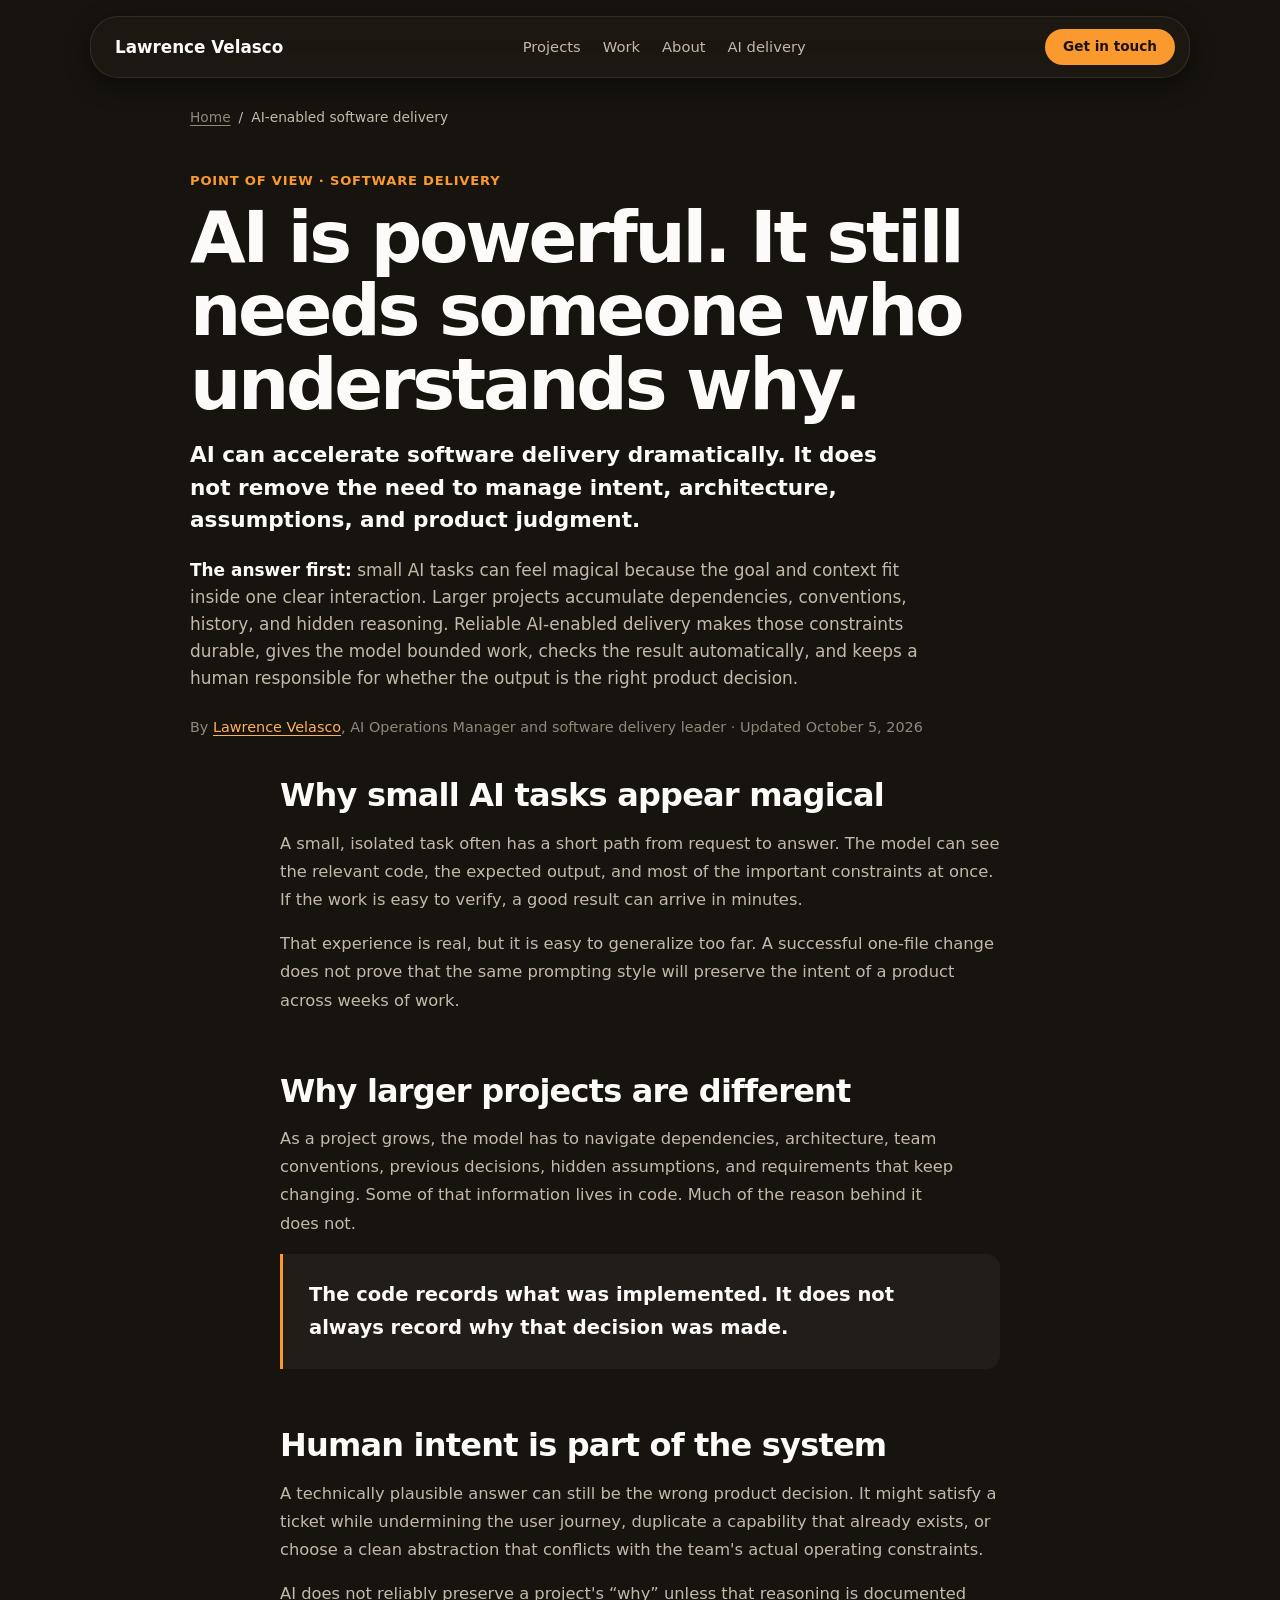
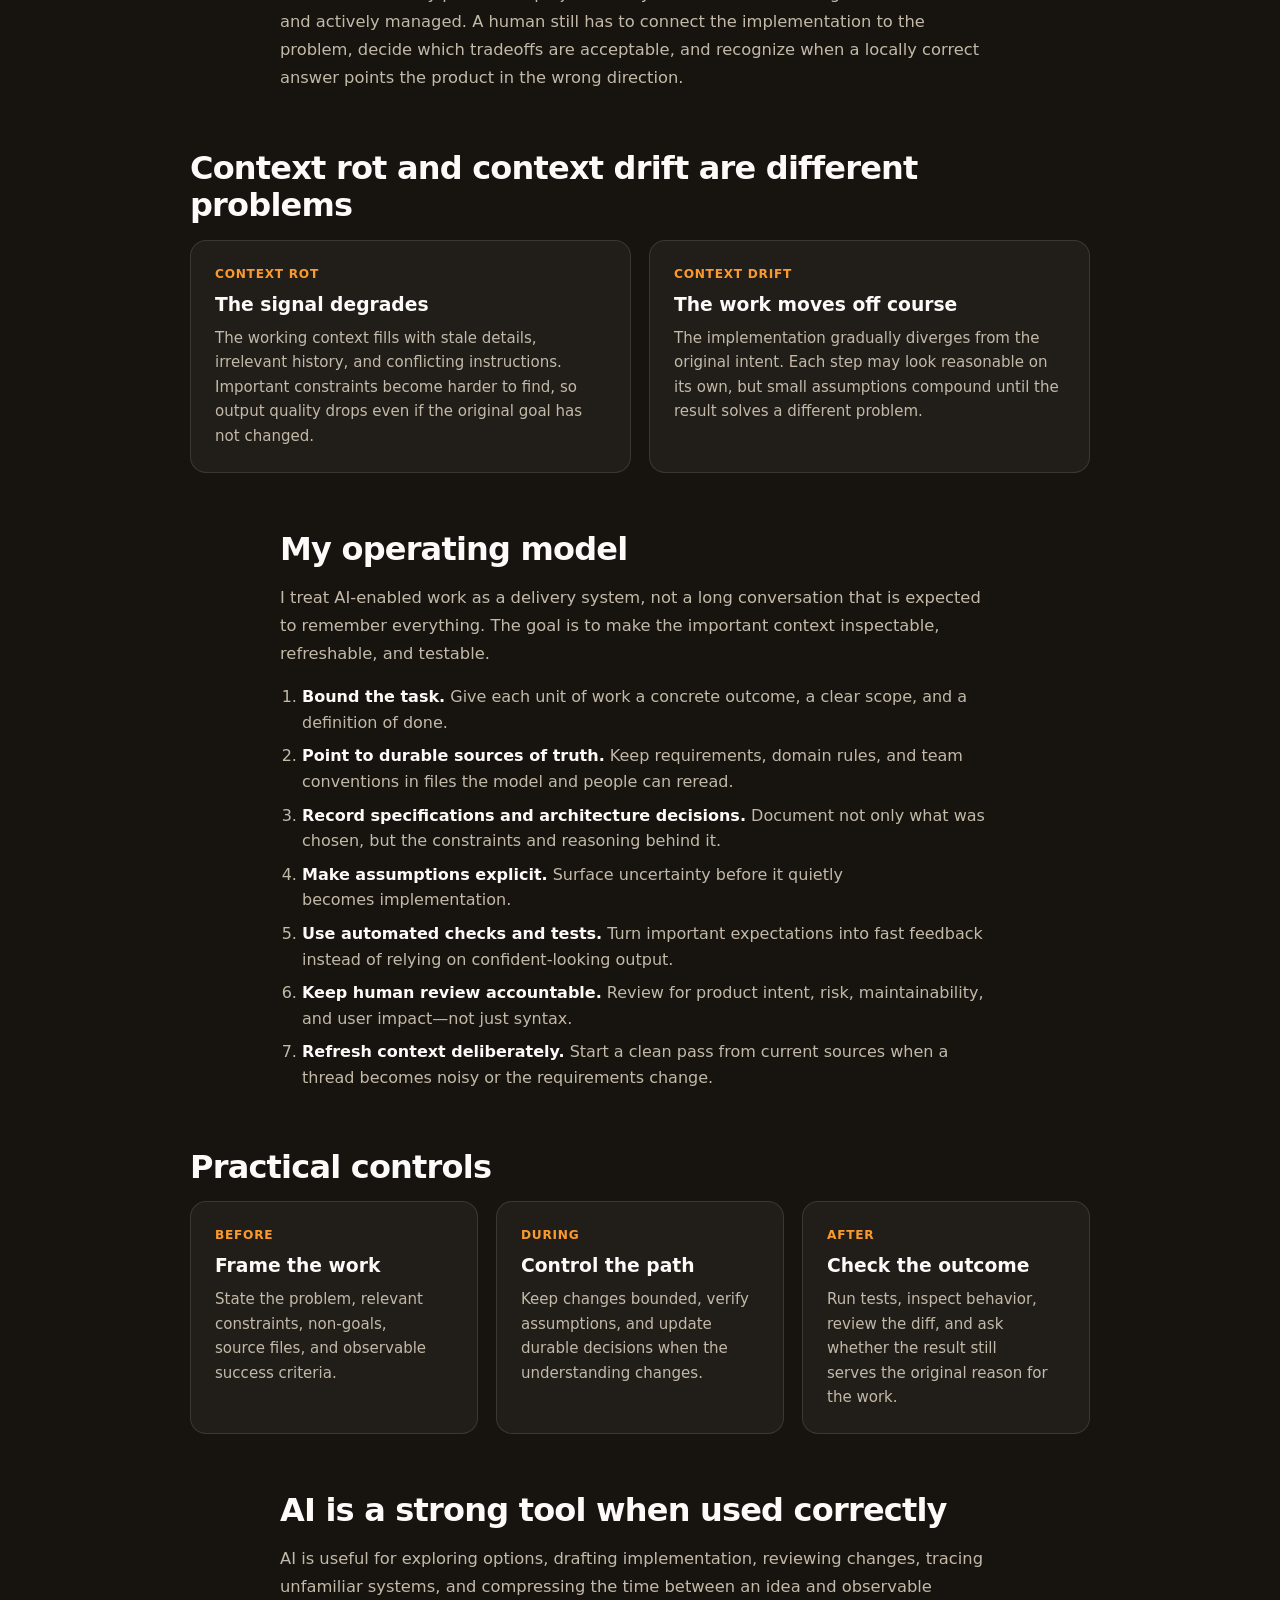
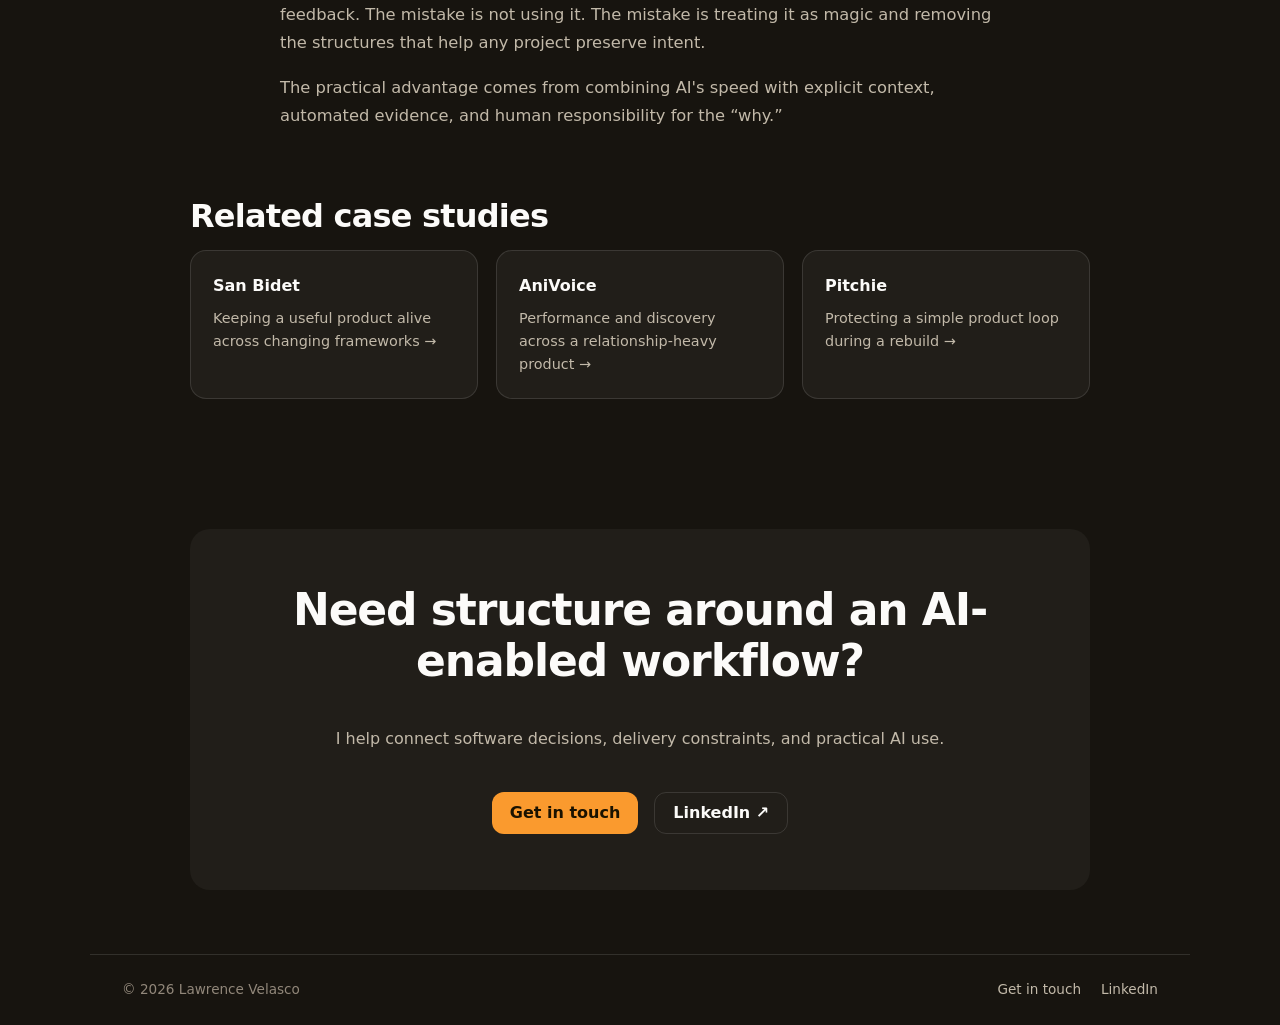
==== commit c8f4d2b3: "Add AI delivery link to primary navigation Gives the AI-enabled software delivery article a sitewide" ====
--- a/ai-enabled-software-delivery/index.html
+++ b/ai-enabled-software-delivery/index.html
@@ -76,7 +76,7 @@
         <svg class="menu-icon menu-icon-close" width="18" height="18" viewBox="0 0 24 24" fill="none" stroke="currentColor" stroke-width="2" stroke-linecap="round" aria-hidden="true"><line x1="5" y1="5" x2="19" y2="19"></line><line x1="19" y1="5" x2="5" y2="19"></line></svg>
       </button>
       <div class="nav-links" id="nav-links">
-        <a href="/#projects">Projects</a><a href="/#experience">Work</a><a href="/#about">About</a>
+        <a href="/#projects">Projects</a><a href="/#experience">Work</a><a href="/#about">About</a><a href="/ai-enabled-software-delivery/" aria-current="page">AI delivery</a>
       </div>
       <a class="button button-small nav-contact" href="mailto:me@lawrencevelasco.com">Get in touch</a>
     </nav>
